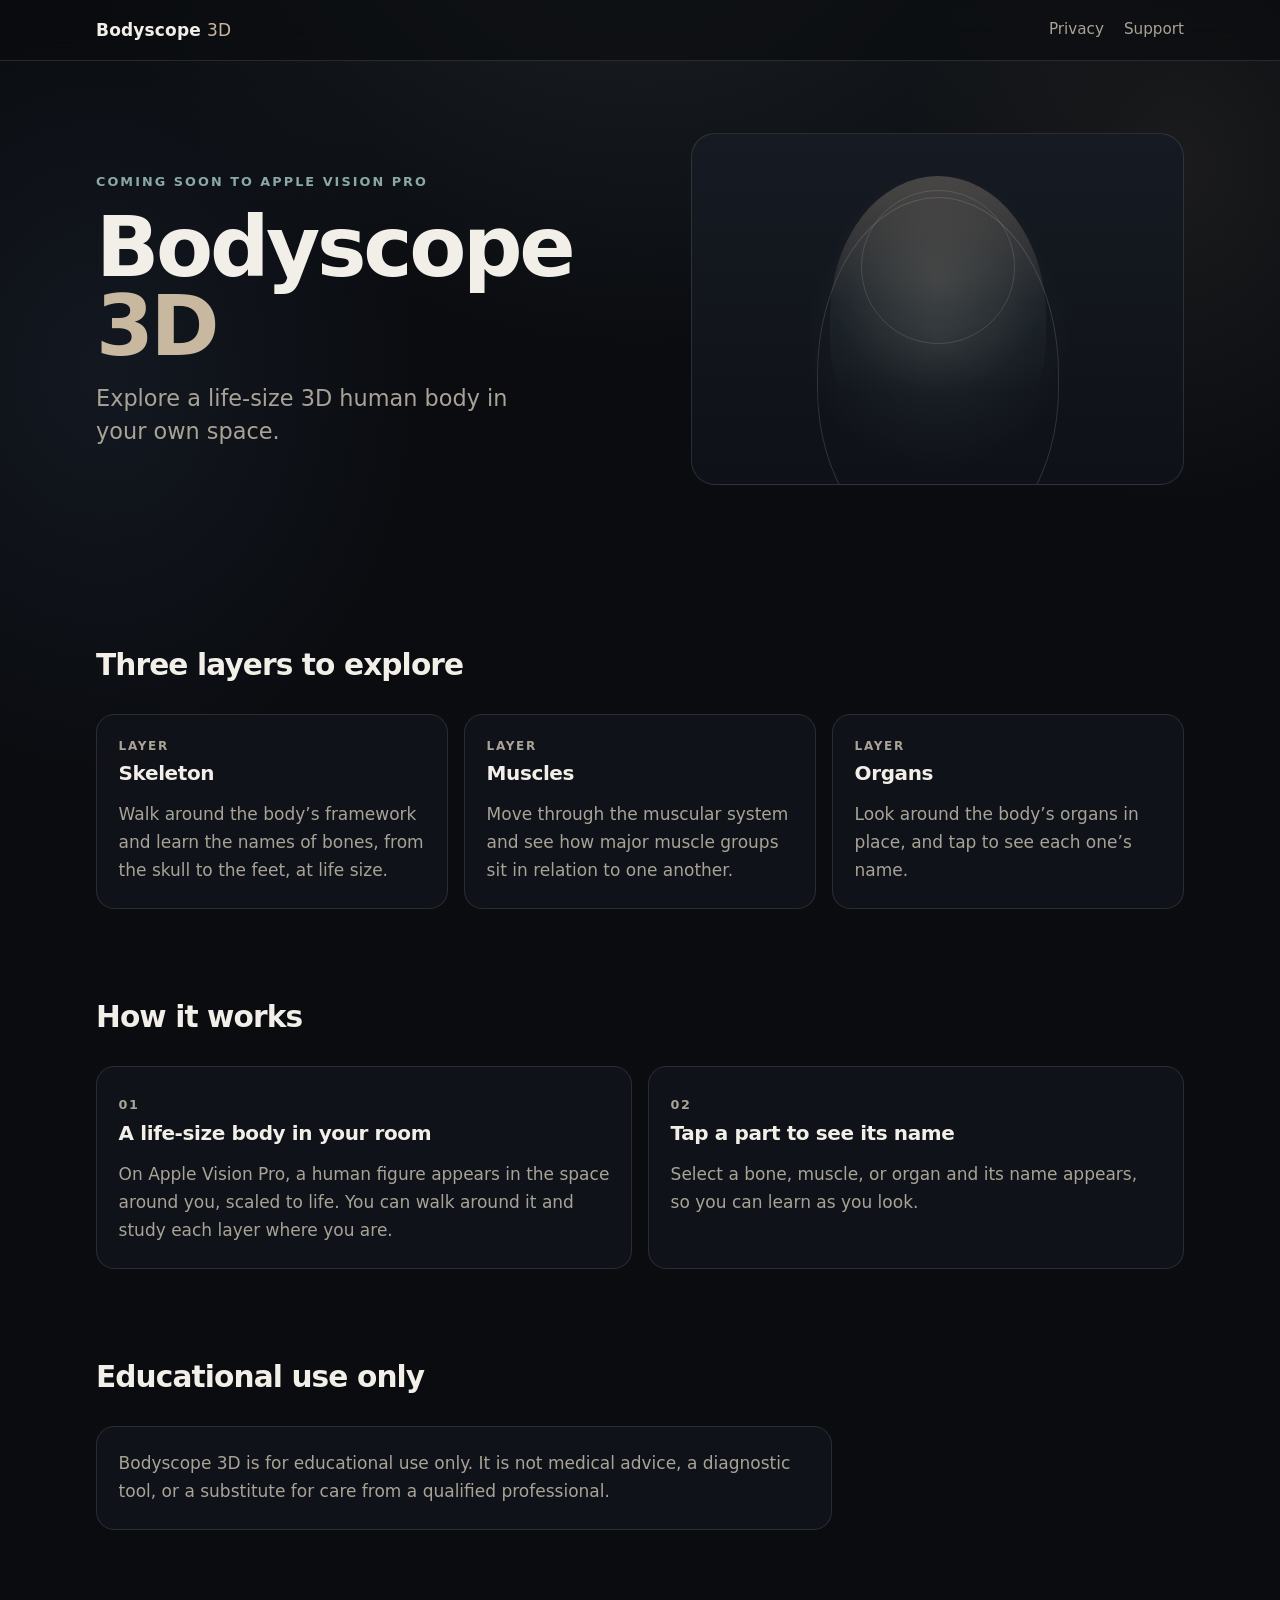
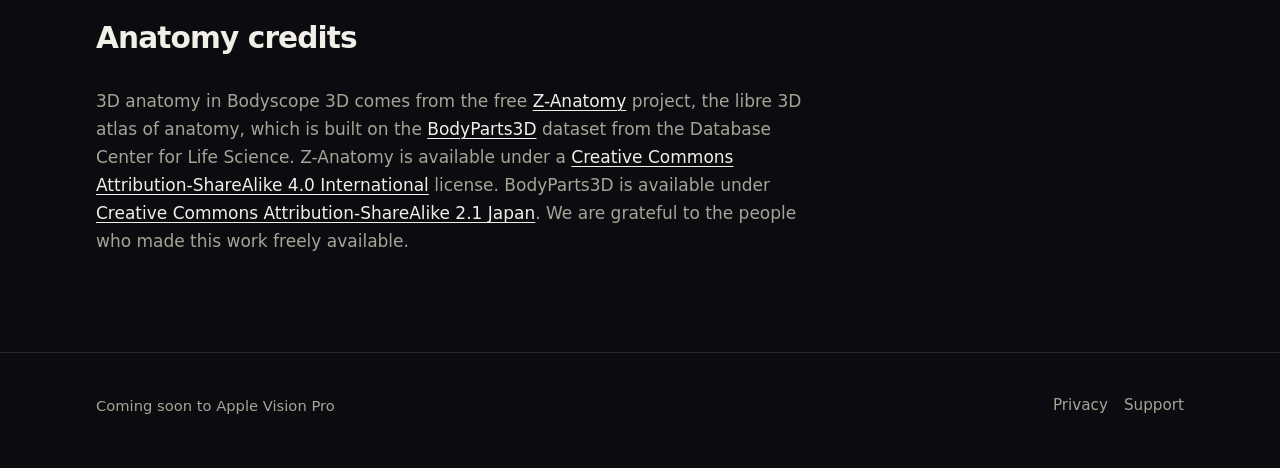
==== index.html @ 1c7c3a51 "Add Bodyscope 3D outline website. Static index, privacy, and support pages with inline CSS. Credits " ====
<!DOCTYPE html>
<html lang="en">
  <head>
    <meta charset="utf-8">
    <meta name="viewport" content="width=device-width, initial-scale=1">
    <meta name="theme-color" content="#0a0c10">
    <meta name="description" content="Bodyscope 3D is an educational Apple Vision Pro app for exploring a life-size 3D human body — organs, bones, and muscles — in your own space. Coming soon.">
    <title>Bodyscope 3D</title>
    <style>
:root {
  --bg: #0a0c10;
  --bg-elev: #13161d;
  --ink: #f2efe8;
  --muted: #a8a396;
  --line: rgba(242, 239, 232, 0.12);
  --accent: #c9b8a0;
  --teal: #8aa8a8;
  --max: 68rem;
  --font: system-ui, -apple-system, BlinkMacSystemFont, "Segoe UI", Roboto, "Helvetica Neue", Arial, sans-serif;
}
* { box-sizing: border-box; }
html { color-scheme: dark; scroll-behavior: smooth; }
body {
  margin: 0;
  min-height: 100vh;
  font-family: var(--font);
  font-size: 1.0625rem;
  line-height: 1.65;
  color: var(--ink);
  background:
    radial-gradient(ellipse 80% 50% at 50% -12%, rgba(138, 168, 168, 0.18), transparent 58%),
    radial-gradient(ellipse 42% 32% at 92% 8%, rgba(201, 184, 160, 0.09), transparent 52%),
    radial-gradient(ellipse 46% 36% at 8% 18%, rgba(86, 108, 150, 0.12), transparent 55%),
    var(--bg);
}
a { color: var(--accent); text-decoration-thickness: 1px; text-underline-offset: 0.18em; }
a:hover { color: #e2d4c0; }
img { max-width: 100%; }
.wrap { width: min(var(--max), calc(100% - 2.5rem)); margin-inline: auto; }
header {
  position: sticky;
  top: 0;
  z-index: 10;
  backdrop-filter: blur(16px);
  background: rgba(10, 12, 16, 0.62);
  border-bottom: 1px solid var(--line);
}
.bar {
  display: flex;
  align-items: center;
  justify-content: space-between;
  gap: 1.25rem;
  padding: 1rem 0;
}
.logo {
  color: var(--ink);
  text-decoration: none;
  font-weight: 600;
  letter-spacing: 0.01em;
}
.logo:hover { color: var(--ink); }
.logo span { color: var(--accent); font-weight: 500; }
nav { display: flex; gap: 1.25rem; }
nav a { color: var(--muted); text-decoration: none; font-size: 0.95rem; }
nav a:hover, nav a[aria-current="page"] { color: var(--ink); }
main { padding: 4.5rem 0 5rem; }
.eyebrow {
  margin: 0 0 1rem;
  color: var(--teal);
  font-size: 0.8rem;
  font-weight: 600;
  letter-spacing: 0.16em;
  text-transform: uppercase;
}
h1 {
  margin: 0 0 1rem;
  font-size: clamp(2.6rem, 7vw, 5.2rem);
  font-weight: 560;
  letter-spacing: -0.04em;
  line-height: 0.95;
}
h1 em { font-style: normal; color: var(--accent); }
.lead {
  margin: 0;
  max-width: 28rem;
  color: var(--muted);
  font-size: clamp(1.15rem, 2.2vw, 1.4rem);
  line-height: 1.45;
}
.hero { padding-bottom: 4.5rem; }
.hero-inner {
  display: grid;
  grid-template-columns: minmax(0, 1fr) minmax(0, 0.9fr);
  gap: 3rem;
  align-items: center;
}
.orb {
  position: relative;
  min-height: 22rem;
  border-radius: 1.5rem;
  overflow: hidden;
  border: 1px solid var(--line);
  background:
    radial-gradient(circle at 50% 42%, rgba(201, 184, 160, 0.16), transparent 34%),
    radial-gradient(circle at 50% 58%, rgba(138, 168, 168, 0.12), transparent 42%),
    linear-gradient(180deg, #161a22, #0e1117);
}
.orb::before, .orb::after {
  content: "";
  position: absolute;
  left: 50%;
  transform: translateX(-50%);
  border-radius: 50%;
  border: 1px solid rgba(242, 239, 232, 0.14);
}
.orb::before { width: 9.5rem; height: 9.5rem; top: 16%; }
.orb::after { width: 15rem; height: 22rem; top: 18%; border-radius: 50% 50% 46% 46%; }
.figure {
  position: absolute;
  inset: 12% 28% 8%;
  border-radius: 50% 50% 42% 42%;
  background:
    linear-gradient(180deg, rgba(201, 184, 160, 0.28), rgba(138, 168, 168, 0.08) 45%, transparent 80%);
  filter: blur(0.2px);
}
.layers, .how, .note, .credits { padding-top: 1rem; }
section + section { margin-top: 4.25rem; }
h2 {
  margin: 0 0 1.5rem;
  font-size: clamp(1.4rem, 3vw, 1.85rem);
  font-weight: 560;
  letter-spacing: -0.03em;
}
.grid {
  display: grid;
  grid-template-columns: repeat(3, minmax(0, 1fr));
  gap: 1rem;
}
.card, .step, .panel {
  background: rgba(19, 22, 29, 0.72);
  border: 1px solid var(--line);
  border-radius: 1.15rem;
  padding: 1.4rem 1.35rem 1.5rem;
}
.kicker {
  margin: 0 0 0.55rem;
  color: var(--accent);
  font-size: 0.75rem;
  font-weight: 600;
  letter-spacing: 0.14em;
  text-transform: uppercase;
}
.card h3, .step h3 {
  margin: 0 0 0.6rem;
  font-size: 1.25rem;
  font-weight: 600;
  letter-spacing: -0.02em;
}
.card p, .step p, .panel p { margin: 0; color: var(--muted); }
.steps {
  display: grid;
  grid-template-columns: repeat(2, minmax(0, 1fr));
  gap: 1rem;
}
.num {
  display: inline-block;
  margin-bottom: 0.7rem;
  color: var(--teal);
  font-size: 0.8rem;
  font-weight: 600;
  letter-spacing: 0.12em;
}
.panel { max-width: 46rem; }
.credits p { max-width: 46rem; color: var(--muted); }
.credits a { color: var(--ink); }
footer {
  border-top: 1px solid var(--line);
  padding: 1.6rem 0 2.2rem;
  color: var(--muted);
  font-size: 0.92rem;
}
.foot {
  display: flex;
  flex-wrap: wrap;
  gap: 0.75rem 1.5rem;
  justify-content: space-between;
  align-items: center;
}
.foot nav { gap: 1rem; }
.page-title { margin: 0 0 1rem; font-size: clamp(2rem, 5vw, 3rem); letter-spacing: -0.04em; }
.prose { max-width: 38rem; color: var(--muted); }
.prose p { margin: 0 0 1rem; }
@media (max-width: 800px) {
  .hero-inner, .grid, .steps { grid-template-columns: 1fr; }
  .orb { min-height: 16rem; }
  main { padding-top: 3rem; }
}
@media (prefers-reduced-motion: reduce) {
  html { scroll-behavior: auto; }
}

    </style>
  </head>
  <body>
    <header>
      <div class="wrap bar">
        <a class="logo" href="index.html">Bodyscope <span>3D</span></a>
        <nav aria-label="Site">
          <a href="privacy.html">Privacy</a>
          <a href="support.html">Support</a>
        </nav>
      </div>
    </header>
    <main>
      <section class="hero wrap">
        <div class="hero-inner">
          <div>
            <p class="eyebrow">Coming soon to Apple Vision Pro</p>
            <h1>Bodyscope <em>3D</em></h1>
            <p class="lead">Explore a life-size 3D human body in your own space.</p>
          </div>
          <div class="orb" aria-hidden="true"><div class="figure"></div></div>
        </div>
      </section>

      <section class="layers wrap" id="layers" aria-labelledby="layers-title">
        <h2 id="layers-title">Three layers to explore</h2>
        <div class="grid">
          <article class="card">
            <p class="kicker">Layer</p>
            <h3>Skeleton</h3>
            <p>Walk around the body’s framework and learn the names of bones, from the skull to the feet, at life size.</p>
          </article>
          <article class="card">
            <p class="kicker">Layer</p>
            <h3>Muscles</h3>
            <p>Move through the muscular system and see how major muscle groups sit in relation to one another.</p>
          </article>
          <article class="card">
            <p class="kicker">Layer</p>
            <h3>Organs</h3>
            <p>Look around the body’s organs in place, and tap to see each one’s name.</p>
          </article>
        </div>
      </section>

      <section class="how wrap" id="how" aria-labelledby="how-title">
        <h2 id="how-title">How it works</h2>
        <div class="steps">
          <article class="step">
            <p class="num">01</p>
            <h3>A life-size body in your room</h3>
            <p>On Apple Vision Pro, a human figure appears in the space around you, scaled to life. You can walk around it and study each layer where you are.</p>
          </article>
          <article class="step">
            <p class="num">02</p>
            <h3>Tap a part to see its name</h3>
            <p>Select a bone, muscle, or organ and its name appears, so you can learn as you look.</p>
          </article>
        </div>
      </section>

      <section class="note wrap" id="note" aria-labelledby="note-title">
        <h2 id="note-title">Educational use only</h2>
        <div class="panel">
          <p>Bodyscope 3D is for educational use only. It is not medical advice, a diagnostic tool, or a substitute for care from a qualified professional.</p>
        </div>
      </section>

      <section class="credits wrap" id="credits" aria-labelledby="credits-title">
        <h2 id="credits-title">Anatomy credits</h2>
        <p>3D anatomy in Bodyscope 3D comes from the free <a href="https://github.com/Z-Anatomy/Models-of-human-anatomy">Z-Anatomy</a> project, the libre 3D atlas of anatomy, which is built on the <a href="https://lifesciencedb.jp/bp3d/">BodyParts3D</a> dataset from the Database Center for Life Science. Z-Anatomy is available under a <a href="https://creativecommons.org/licenses/by-sa/4.0/">Creative Commons Attribution-ShareAlike 4.0 International</a> license. BodyParts3D is available under <a href="https://creativecommons.org/licenses/by-sa/2.1/jp/">Creative Commons Attribution-ShareAlike 2.1 Japan</a>. We are grateful to the people who made this work freely available.</p>
      </section>
    </main>
    <footer>
      <div class="wrap foot">
        <p>Coming soon to Apple Vision Pro</p>
        <nav aria-label="Footer">
          <a href="privacy.html">Privacy</a>
          <a href="support.html">Support</a>
        </nav>
      </div>
    </footer>
  </body>
</html>
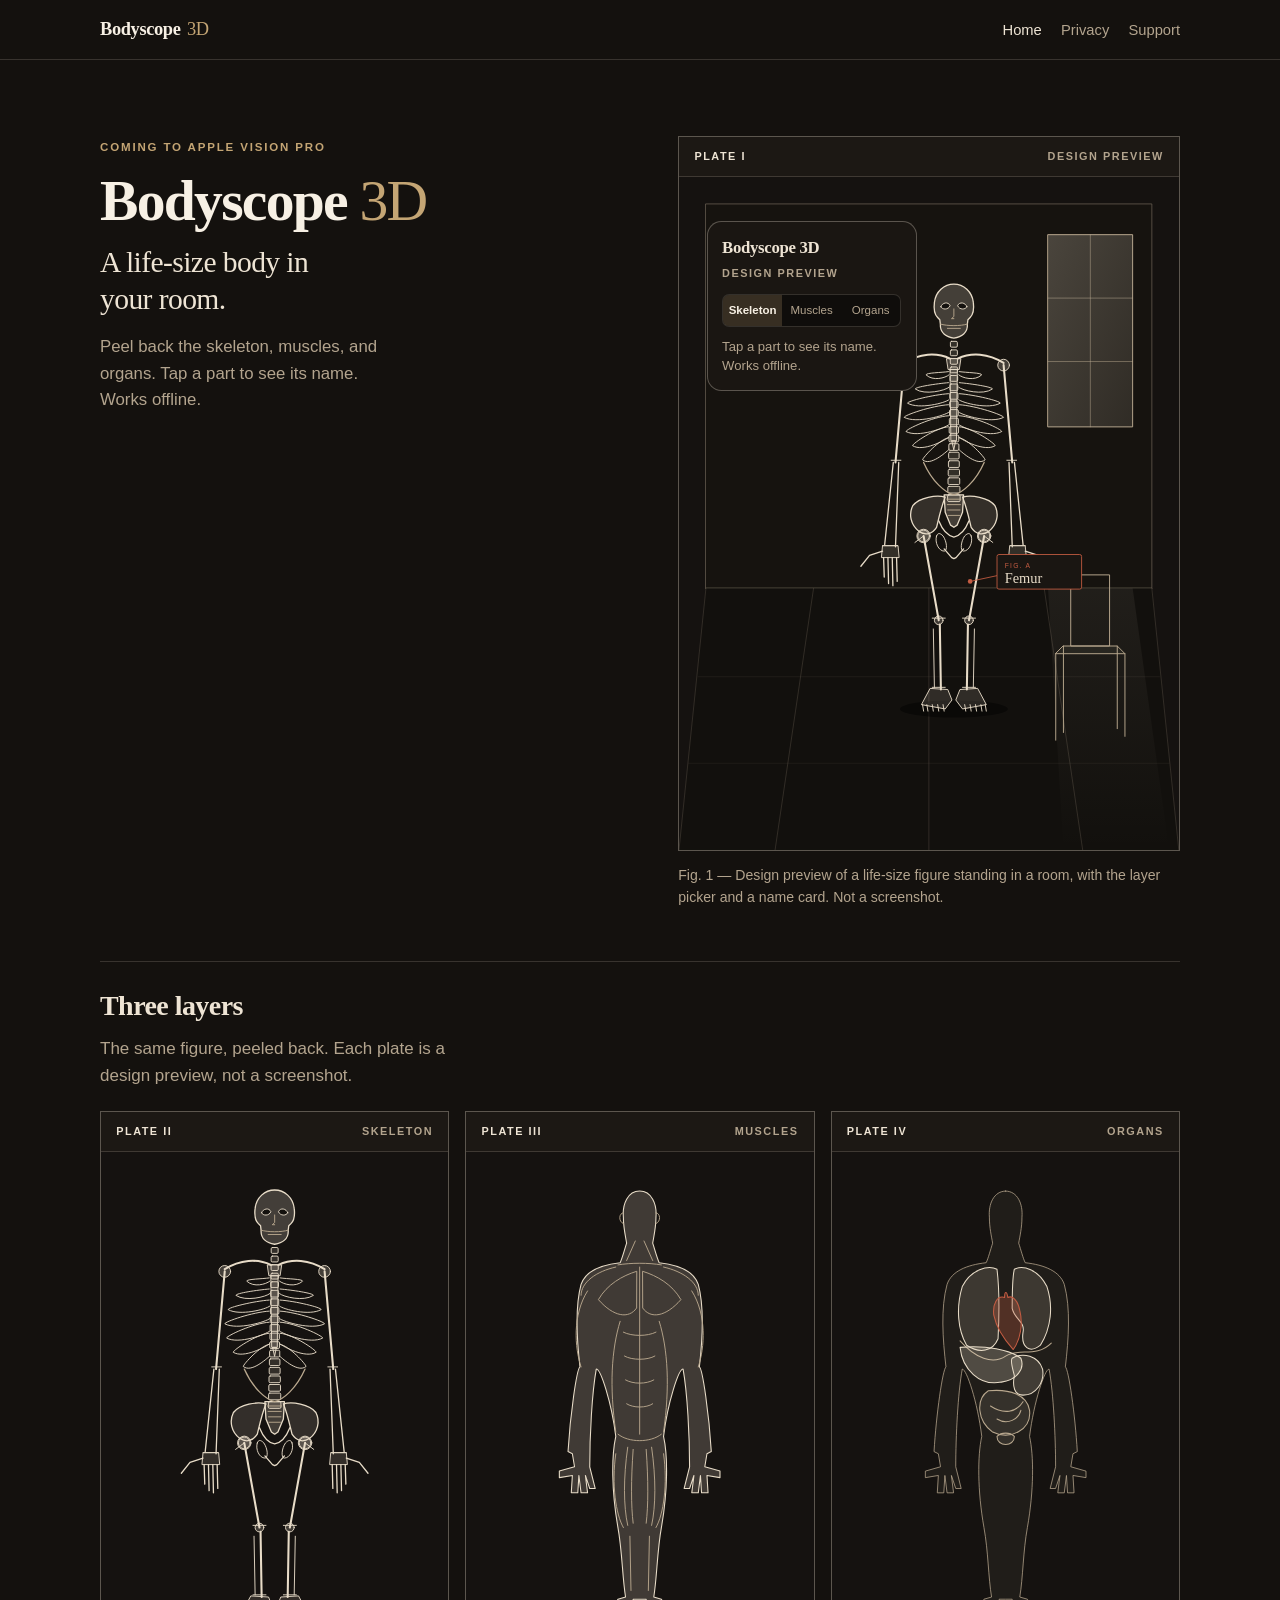
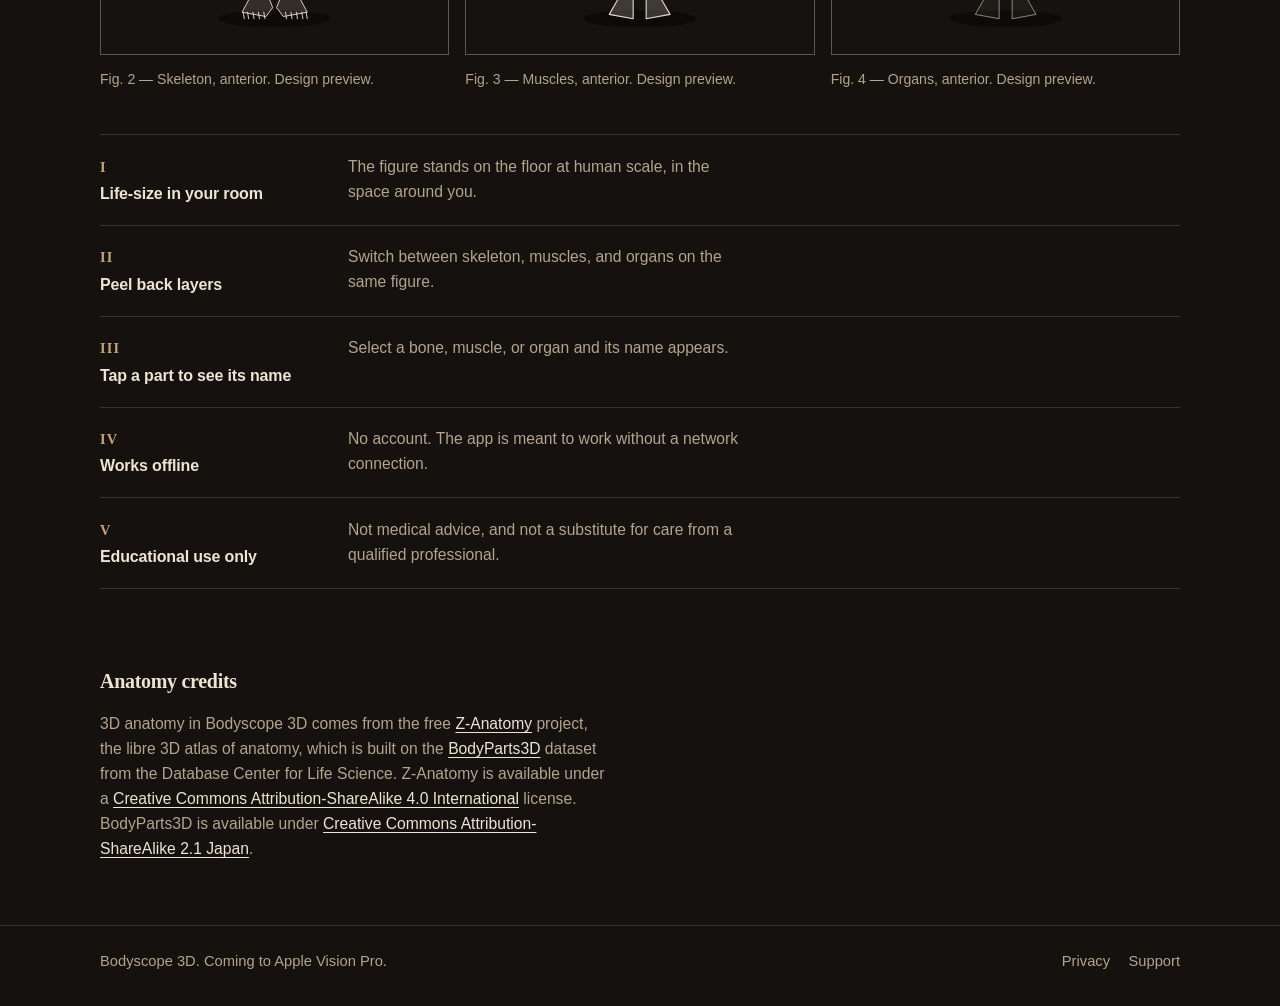
==== commit 22810615: "Redesign the outline site as an anatomical atlas. Replace the first generic page with a specimen-cas" ====
--- a/index.html
+++ b/index.html
@@ -1,285 +1,490 @@
 <!DOCTYPE html>
 <html lang="en">
-  <head>
-    <meta charset="utf-8">
-    <meta name="viewport" content="width=device-width, initial-scale=1">
-    <meta name="theme-color" content="#0a0c10">
-    <meta name="description" content="Bodyscope 3D is an educational Apple Vision Pro app for exploring a life-size 3D human body — organs, bones, and muscles — in your own space. Coming soon.">
-    <title>Bodyscope 3D</title>
-    <style>
-:root {
-  --bg: #0a0c10;
-  --bg-elev: #13161d;
-  --ink: #f2efe8;
-  --muted: #a8a396;
-  --line: rgba(242, 239, 232, 0.12);
-  --accent: #c9b8a0;
-  --teal: #8aa8a8;
-  --max: 68rem;
-  --font: system-ui, -apple-system, BlinkMacSystemFont, "Segoe UI", Roboto, "Helvetica Neue", Arial, sans-serif;
-}
-* { box-sizing: border-box; }
-html { color-scheme: dark; scroll-behavior: smooth; }
-body {
-  margin: 0;
-  min-height: 100vh;
-  font-family: var(--font);
-  font-size: 1.0625rem;
-  line-height: 1.65;
-  color: var(--ink);
-  background:
-    radial-gradient(ellipse 80% 50% at 50% -12%, rgba(138, 168, 168, 0.18), transparent 58%),
-    radial-gradient(ellipse 42% 32% at 92% 8%, rgba(201, 184, 160, 0.09), transparent 52%),
-    radial-gradient(ellipse 46% 36% at 8% 18%, rgba(86, 108, 150, 0.12), transparent 55%),
-    var(--bg);
-}
-a { color: var(--accent); text-decoration-thickness: 1px; text-underline-offset: 0.18em; }
-a:hover { color: #e2d4c0; }
-img { max-width: 100%; }
-.wrap { width: min(var(--max), calc(100% - 2.5rem)); margin-inline: auto; }
-header {
-  position: sticky;
-  top: 0;
-  z-index: 10;
-  backdrop-filter: blur(16px);
-  background: rgba(10, 12, 16, 0.62);
-  border-bottom: 1px solid var(--line);
-}
-.bar {
-  display: flex;
-  align-items: center;
-  justify-content: space-between;
-  gap: 1.25rem;
-  padding: 1rem 0;
-}
-.logo {
-  color: var(--ink);
-  text-decoration: none;
-  font-weight: 600;
-  letter-spacing: 0.01em;
-}
-.logo:hover { color: var(--ink); }
-.logo span { color: var(--accent); font-weight: 500; }
-nav { display: flex; gap: 1.25rem; }
-nav a { color: var(--muted); text-decoration: none; font-size: 0.95rem; }
-nav a:hover, nav a[aria-current="page"] { color: var(--ink); }
-main { padding: 4.5rem 0 5rem; }
-.eyebrow {
-  margin: 0 0 1rem;
-  color: var(--teal);
-  font-size: 0.8rem;
-  font-weight: 600;
-  letter-spacing: 0.16em;
-  text-transform: uppercase;
-}
-h1 {
-  margin: 0 0 1rem;
-  font-size: clamp(2.6rem, 7vw, 5.2rem);
-  font-weight: 560;
-  letter-spacing: -0.04em;
-  line-height: 0.95;
-}
-h1 em { font-style: normal; color: var(--accent); }
-.lead {
-  margin: 0;
-  max-width: 28rem;
-  color: var(--muted);
-  font-size: clamp(1.15rem, 2.2vw, 1.4rem);
-  line-height: 1.45;
-}
-.hero { padding-bottom: 4.5rem; }
-.hero-inner {
-  display: grid;
-  grid-template-columns: minmax(0, 1fr) minmax(0, 0.9fr);
-  gap: 3rem;
-  align-items: center;
-}
-.orb {
-  position: relative;
-  min-height: 22rem;
-  border-radius: 1.5rem;
-  overflow: hidden;
-  border: 1px solid var(--line);
-  background:
-    radial-gradient(circle at 50% 42%, rgba(201, 184, 160, 0.16), transparent 34%),
-    radial-gradient(circle at 50% 58%, rgba(138, 168, 168, 0.12), transparent 42%),
-    linear-gradient(180deg, #161a22, #0e1117);
-}
-.orb::before, .orb::after {
-  content: "";
-  position: absolute;
-  left: 50%;
-  transform: translateX(-50%);
-  border-radius: 50%;
-  border: 1px solid rgba(242, 239, 232, 0.14);
-}
-.orb::before { width: 9.5rem; height: 9.5rem; top: 16%; }
-.orb::after { width: 15rem; height: 22rem; top: 18%; border-radius: 50% 50% 46% 46%; }
-.figure {
-  position: absolute;
-  inset: 12% 28% 8%;
-  border-radius: 50% 50% 42% 42%;
-  background:
-    linear-gradient(180deg, rgba(201, 184, 160, 0.28), rgba(138, 168, 168, 0.08) 45%, transparent 80%);
-  filter: blur(0.2px);
-}
-.layers, .how, .note, .credits { padding-top: 1rem; }
-section + section { margin-top: 4.25rem; }
-h2 {
-  margin: 0 0 1.5rem;
-  font-size: clamp(1.4rem, 3vw, 1.85rem);
-  font-weight: 560;
-  letter-spacing: -0.03em;
-}
-.grid {
-  display: grid;
-  grid-template-columns: repeat(3, minmax(0, 1fr));
-  gap: 1rem;
-}
-.card, .step, .panel {
-  background: rgba(19, 22, 29, 0.72);
-  border: 1px solid var(--line);
-  border-radius: 1.15rem;
-  padding: 1.4rem 1.35rem 1.5rem;
-}
-.kicker {
-  margin: 0 0 0.55rem;
-  color: var(--accent);
-  font-size: 0.75rem;
-  font-weight: 600;
-  letter-spacing: 0.14em;
-  text-transform: uppercase;
-}
-.card h3, .step h3 {
-  margin: 0 0 0.6rem;
-  font-size: 1.25rem;
-  font-weight: 600;
-  letter-spacing: -0.02em;
-}
-.card p, .step p, .panel p { margin: 0; color: var(--muted); }
-.steps {
-  display: grid;
-  grid-template-columns: repeat(2, minmax(0, 1fr));
-  gap: 1rem;
-}
-.num {
-  display: inline-block;
-  margin-bottom: 0.7rem;
-  color: var(--teal);
-  font-size: 0.8rem;
-  font-weight: 600;
-  letter-spacing: 0.12em;
-}
-.panel { max-width: 46rem; }
-.credits p { max-width: 46rem; color: var(--muted); }
-.credits a { color: var(--ink); }
-footer {
-  border-top: 1px solid var(--line);
-  padding: 1.6rem 0 2.2rem;
-  color: var(--muted);
-  font-size: 0.92rem;
-}
-.foot {
-  display: flex;
-  flex-wrap: wrap;
-  gap: 0.75rem 1.5rem;
-  justify-content: space-between;
-  align-items: center;
-}
-.foot nav { gap: 1rem; }
-.page-title { margin: 0 0 1rem; font-size: clamp(2rem, 5vw, 3rem); letter-spacing: -0.04em; }
-.prose { max-width: 38rem; color: var(--muted); }
-.prose p { margin: 0 0 1rem; }
-@media (max-width: 800px) {
-  .hero-inner, .grid, .steps { grid-template-columns: 1fr; }
-  .orb { min-height: 16rem; }
-  main { padding-top: 3rem; }
-}
-@media (prefers-reduced-motion: reduce) {
-  html { scroll-behavior: auto; }
-}
-
-    </style>
-  </head>
-  <body>
-    <header>
-      <div class="wrap bar">
-        <a class="logo" href="index.html">Bodyscope <span>3D</span></a>
-        <nav aria-label="Site">
-          <a href="privacy.html">Privacy</a>
-          <a href="support.html">Support</a>
-        </nav>
+<head>
+  <meta charset="utf-8">
+  <meta name="viewport" content="width=device-width, initial-scale=1">
+  <title>Bodyscope 3D</title>
+  <meta name="description" content="A life-size 3D human body in your room, on Apple Vision Pro. Peel back skeleton, muscles, and organs. Tap a part to see its name. Educational use only. Coming to Apple Vision Pro.">
+  <meta name="theme-color" content="#14110e">
+  <link rel="icon" href="assets/favicon.svg" type="image/svg+xml">
+  <link rel="stylesheet" href="styles.css">
+</head>
+
+<body>
+  <a class="skip" href="#main">Skip to content</a>
+
+  <header class="site-header">
+    <nav class="nav" aria-label="Primary">
+      <a class="brand" href="./" aria-current="page">Bodyscope <em>3D</em></a>
+      <ul class="nav-links">
+        <li><a href="./" aria-current="page">Home</a></li>
+        <li><a href="privacy.html">Privacy</a></li>
+        <li><a href="support.html">Support</a></li>
+      </ul>
+    </nav>
+  </header>
+
+  <main id="main">
+    <section class="hero">
+      <div class="wrap hero-inner">
+        <div class="hero-copy">
+          <p class="kicker">Coming to Apple Vision Pro</p>
+          <p class="wordmark">Bodyscope <em>3D</em></p>
+          <h1>A life-size body in your room.</h1>
+          <p class="lede">Peel back the skeleton, muscles, and organs. Tap a part to see its name. <span class="end">Works offline.</span></p>
+        </div>
+
+        <div>
+          <figure class="plate">
+            <div class="plate-head">
+              <strong>Plate I</strong>
+              <span>Design preview</span>
+            </div>
+            <div class="plate-stage">
+            <div class="spatial-window">
+              <p class="sw-title">Bodyscope 3D</p>
+              <p class="sw-kicker">Design preview</p>
+              <div class="sw-picker" role="group" aria-label="Layer picker, design preview">
+                <span class="is-on">Skeleton</span>
+                <span>Muscles</span>
+                <span>Organs</span>
+              </div>
+              <p class="sw-note">Tap a part to see its name. Works offline.</p>
+            </div>
+              <svg class="plate-svg" viewBox="0 0 520 700" xmlns="http://www.w3.org/2000/svg" role="img" aria-labelledby="fig1-title fig1-desc">
+      <title id="fig1-title">Design preview of Bodyscope 3D</title>
+      <desc id="fig1-desc">A drawn preview of a life-size skeleton standing in a room, with a name card on the femur. Not a screenshot. The layer picker is shown beside this drawing.</desc>
+      <defs>
+      <linearGradient id="windowGlow" x1="0" y1="0" x2="1" y2="1">
+        <stop offset="0" stop-color="#e8dcc8" stop-opacity="0.16"/>
+        <stop offset="1" stop-color="#e8dcc8" stop-opacity="0.02"/>
+      </linearGradient>
+      <linearGradient id="floorLight" x1="0" y1="0" x2="0" y2="1">
+        <stop offset="0" stop-color="#e8dcc8" stop-opacity="0.07"/>
+        <stop offset="1" stop-color="#e8dcc8" stop-opacity="0"/>
+      </linearGradient>
+    </defs>
+      <g id="room" fill="none" stroke="#6e6356" stroke-linecap="round" stroke-linejoin="round">
+      <rect x="28" y="28" width="464" height="400" fill="#16130f" stroke="#6e6356" stroke-width="0.75"/>
+      <g>
+        <rect x="384" y="60" width="88" height="200" fill="rgba(232, 220, 200, 0.10)" stroke="#b9a88e" stroke-width="1"/>
+        <line x1="428" y1="60" x2="428" y2="260" stroke="#b9a88e" stroke-width="0.7" opacity="0.7"/>
+        <line x1="384" y1="126" x2="472" y2="126" stroke="#b9a88e" stroke-width="0.7" opacity="0.7"/>
+        <line x1="384" y1="192" x2="472" y2="192" stroke="#b9a88e" stroke-width="0.7" opacity="0.7"/>
+        <rect x="384" y="60" width="88" height="200" fill="url(#windowGlow)" stroke="none"/>
+      </g>
+      <line x1="28" y1="428" x2="492" y2="428" stroke="#6e6356" stroke-width="1.1"/>
+      <path d="M28,428 L492,428 L520,700 L0,700 Z" fill="#12100d" stroke="none"/>
+      <g stroke="#6e6356" stroke-width="0.55" opacity="0.65">
+        <path d="M28,428 L0,700"/>
+        <path d="M492,428 L520,700"/>
+        <path d="M140,428 L100,700"/>
+        <path d="M260,428 L260,700"/>
+        <path d="M380,428 L420,700"/>
+        <path d="M20,520 L500,520" opacity="0.45"/>
+        <path d="M10,610 L510,610" opacity="0.4"/>
+      </g>
+      <path d="M384,428 L472,428 L510,700 L400,700 Z" fill="url(#floorLight)" stroke="none"/>
+      <g stroke="#b9a88e" stroke-width="1" fill="none">
+        <path d="M400,488 L456,488 L464,496 L392,496 Z" fill="rgba(232, 220, 200, 0.05)"/>
+        <path d="M408,414 L448,414 L448,488 L408,488 Z"/>
+        <path d="M400,488 L400,578"/>
+        <path d="M456,488 L456,574"/>
+        <path d="M392,496 L392,586"/>
+        <path d="M464,496 L464,582"/>
+      </g>
+    </g>
+      <ellipse cx="286" cy="553.5" rx="56.2" ry="9.0" fill="rgba(0,0,0,0.45)" stroke="none"/>
+      <g id="hero-skel" fill="none" stroke="#e8dcc8" stroke-linecap="round" stroke-linejoin="round">
+      <path d="M286.00,111.38 C275.88,111.38 266.88,119.25 265.75,130.50 C264.62,139.50 266.88,144.00 269.12,146.25 L271.38,148.50 L271.94,153.00 C271.38,162.00 278.12,166.50 286.00,167.62 C293.88,166.50 300.62,162.00 300.06,153.00 L300.62,148.50 L302.88,146.25 C305.12,144.00 307.38,139.50 306.25,130.50 C305.12,119.25 296.12,111.38 286.00,111.38 Z" fill="rgba(232, 220, 200, 0.22)" stroke-width="1.35"/>
+      <path d="M271.94,153.00 C279.25,155.25 292.75,155.25 300.06,153.00" stroke-width="0.96" stroke="#b9a88e"/>
+      <path d="M279.25,157.50 L292.75,157.50" stroke-width="0.96" stroke="#b9a88e"/>
+      <path d="M272.50,135.00 C273.62,130.50 280.38,129.38 282.06,133.88 C280.38,138.38 273.62,138.38 272.50,135.00 Z" fill="#14110e" stroke-width="0.96"/>
+      <path d="M299.50,135.00 C298.38,130.50 291.62,129.38 289.94,133.88 C291.62,138.38 298.38,138.38 299.50,135.00 Z" fill="#14110e" stroke-width="0.96"/>
+      <path d="M286.00,137.25 L286.00,145.12 L283.52,147.38 L286.00,147.38" stroke-width="0.96" stroke="#b9a88e"/>
+      <g fill="rgba(232, 220, 200, 0.14)" stroke-width="0.96">
+      <rect x="282.40" y="171.00" width="7.20" height="6.08" rx="1.24"/>
+      <rect x="282.35" y="179.88" width="7.30" height="6.08" rx="1.24"/>
+      <rect x="282.27" y="188.75" width="7.47" height="6.08" rx="1.24"/>
+      <rect x="282.16" y="197.62" width="7.68" height="6.08" rx="1.24"/>
+      <rect x="282.04" y="206.50" width="7.91" height="6.08" rx="1.24"/>
+      <rect x="281.91" y="215.38" width="8.17" height="6.98" rx="1.24"/>
+      <rect x="281.77" y="224.25" width="8.46" height="6.98" rx="1.24"/>
+      <rect x="281.62" y="233.12" width="8.76" height="6.98" rx="1.24"/>
+      <rect x="281.46" y="242.00" width="9.08" height="6.98" rx="1.24"/>
+      <rect x="281.29" y="250.88" width="9.42" height="6.98" rx="1.24"/>
+      <rect x="281.12" y="259.75" width="9.77" height="6.98" rx="1.24"/>
+      <rect x="280.93" y="268.62" width="10.14" height="6.98" rx="1.24"/>
+      <rect x="280.74" y="277.50" width="10.52" height="6.98" rx="1.24"/>
+      <rect x="280.55" y="286.38" width="10.91" height="6.98" rx="1.24"/>
+      <rect x="280.34" y="295.25" width="11.31" height="6.98" rx="1.24"/>
+      <rect x="280.13" y="304.12" width="11.73" height="6.98" rx="1.24"/>
+      <rect x="279.92" y="313.00" width="12.16" height="6.98" rx="1.24"/>
+      <rect x="279.70" y="321.88" width="12.60" height="6.98" rx="1.24"/>
+      <rect x="279.48" y="330.75" width="13.05" height="6.98" rx="1.24"/>
+      </g>
+      <path d="M275.88,330.75 L296.12,330.75 L295.00,348.75 L289.38,362.25 L286.00,364.50 L282.62,362.25 L277.00,348.75 Z" fill="rgba(232, 220, 200, 0.22)" stroke-width="1.35"/>
+      <g stroke-width="0.96" stroke="#b9a88e">
+      <path d="M278.69,335.25 L293.31,335.25"/>
+      <path d="M279.14,340.88 L292.86,340.88"/>
+      <path d="M279.59,346.50 L292.41,346.50"/>
+      <path d="M280.04,352.12 L291.96,352.12"/>
+      </g>
+      <path d="M282.06,189.00 C268.00,182.25 250.00,183.38 234.25,193.50" stroke-width="2.14"/>
+      <path d="M289.94,189.00 C304.00,182.25 322.00,183.38 337.75,193.50" stroke-width="2.14"/>
+      <path d="M278.69,189.00 L293.31,189.00 L291.62,200.25 L280.38,200.25 Z" fill="rgba(232, 220, 200, 0.22)" stroke-width="0.96"/>
+      <path d="M282.40,200.25 L289.60,200.25 L288.70,274.50 L283.30,274.50 Z" fill="rgba(232, 220, 200, 0.22)" stroke-width="0.96"/>
+      <path d="M284.20,274.50 L287.80,274.50 L286.00,283.50 Z" fill="rgba(232, 220, 200, 0.14)" stroke-width="0.96"/>
+      <g stroke-width="0.96">
+      <path d="M280.38,202.50 C272.96,203.62 257.03,203.62 257.03,205.88 C264.27,212.62 277.00,209.25 280.94,205.88"/>
+      <path d="M291.62,202.50 C299.04,203.62 314.97,203.62 314.97,205.88 C307.73,212.62 295.00,209.25 291.06,205.88"/>
+      <path d="M280.38,213.98 C267.94,215.10 245.87,218.36 245.87,220.61 C255.91,227.36 277.00,222.19 280.94,218.81"/>
+      <path d="M291.62,213.98 C304.06,215.10 326.13,218.36 326.13,220.61 C316.09,227.36 295.00,222.19 291.06,218.81"/>
+      <path d="M280.38,225.45 C264.30,226.57 237.77,233.10 237.77,235.35 C249.83,242.10 277.00,235.12 280.94,231.75"/>
+      <path d="M291.62,225.45 C307.70,226.57 334.23,233.10 334.23,235.35 C322.17,242.10 295.00,235.12 291.06,231.75"/>
+      <path d="M280.38,236.92 C262.74,238.05 234.31,247.84 234.31,250.09 C247.23,256.84 277.00,248.06 280.94,244.69"/>
+      <path d="M291.62,236.92 C309.26,238.05 337.69,247.84 337.69,250.09 C324.77,256.84 295.00,248.06 291.06,244.69"/>
+      <path d="M280.38,248.40 C263.59,249.53 236.19,262.58 236.19,264.83 C248.64,271.58 277.00,261.00 280.94,257.62"/>
+      <path d="M291.62,248.40 C308.41,249.53 335.81,262.58 335.81,264.83 C323.36,271.58 295.00,261.00 291.06,257.62"/>
+      <path d="M280.38,259.88 C266.67,261.00 243.03,277.31 243.03,279.56 C253.78,286.31 277.00,273.94 280.94,270.56"/>
+      <path d="M291.62,259.88 C305.33,261.00 328.97,277.31 328.97,279.56 C318.22,286.31 295.00,273.94 291.06,270.56"/>
+      <path d="M280.38,271.35 C271.37,272.48 253.48,292.05 253.48,294.30 C261.61,301.05 277.00,286.88 280.94,283.50"/>
+      <path d="M291.62,271.35 C300.63,272.48 318.52,292.05 318.52,294.30 C310.39,301.05 295.00,286.88 291.06,283.50"/>
+      </g>
+      <path d="M254.50,297.00 C263.50,317.25 277.00,328.50 286.00,330.75 C295.00,328.50 308.50,317.25 317.50,297.00" stroke-width="1.35" stroke="#b9a88e"/>
+      <path d="M277.00,333.00 C268.00,330.75 250.00,333.00 243.25,342.00 C238.75,351.00 241.00,362.25 250.00,369.00 C256.75,373.50 263.50,371.25 268.00,364.50 C270.25,355.50 272.50,344.25 277.00,333.00 Z" fill="rgba(232, 220, 200, 0.14)" stroke-width="1.35"/>
+      <path d="M295.00,333.00 C304.00,330.75 322.00,333.00 328.75,342.00 C333.25,351.00 331.00,362.25 322.00,369.00 C315.25,373.50 308.50,371.25 304.00,364.50 C301.75,355.50 299.50,344.25 295.00,333.00 Z" fill="rgba(232, 220, 200, 0.14)" stroke-width="1.35"/>
+      <path d="M270.25,357.75 C274.75,369.00 280.38,373.50 286.00,374.62 C291.62,373.50 297.25,369.00 301.75,357.75" stroke-width="1.35"/>
+      <path d="M268.00,373.50 C265.75,380.25 270.25,389.25 275.88,389.25 C279.25,389.25 279.25,380.25 274.75,373.50 C271.38,370.12 269.12,370.12 268.00,373.50 Z" fill="#14110e" stroke-width="0.96"/>
+      <path d="M304.00,373.50 C306.25,380.25 301.75,389.25 296.12,389.25 C292.75,389.25 292.75,380.25 297.25,373.50 C300.62,370.12 302.88,370.12 304.00,373.50 Z" fill="#14110e" stroke-width="0.96"/>
+      <path d="M275.88,387.00 L283.75,396.00 L286.00,397.12 L288.25,396.00 L296.12,387.00" stroke-width="1.35"/>
+      <circle cx="254.50" cy="373.50" r="6.98" fill="rgba(232, 220, 200, 0.14)" stroke-width="0.96"/>
+      <circle cx="317.50" cy="373.50" r="6.98" fill="rgba(232, 220, 200, 0.14)" stroke-width="0.96"/>
+      <circle cx="234.25" cy="195.75" r="6.08" fill="rgba(232, 220, 200, 0.22)" stroke-width="0.96"/>
+      <circle cx="337.75" cy="195.75" r="6.08" fill="rgba(232, 220, 200, 0.22)" stroke-width="0.96"/>
+      <path d="M234.25,195.75 L225.25,297.00" stroke-width="2.14"/>
+      <path d="M337.75,195.75 L346.75,297.00" stroke-width="2.14"/>
+      <path d="M230.88,294.75 L220.75,294.75" stroke-width="0.96"/>
+      <path d="M341.12,294.75 L351.25,294.75" stroke-width="0.96"/>
+      <path d="M223.00,297.00 L214.00,382.50" stroke-width="1.35"/>
+      <path d="M228.62,297.00 L225.25,384.75" stroke-width="1.35"/>
+      <path d="M349.00,297.00 L358.00,382.50" stroke-width="1.35"/>
+      <path d="M343.38,297.00 L346.75,384.75" stroke-width="1.35"/>
+      <path d="M227.50,383.62 L211.75,383.62" stroke-width="0.96"/>
+      <path d="M344.50,383.62 L360.25,383.62" stroke-width="0.96"/>
+      <path d="M227.50,383.62 L211.75,383.62 L210.62,396.00 L228.62,396.00 Z" fill="rgba(232, 220, 200, 0.14)" stroke-width="0.96"/>
+      <path d="M344.50,383.62 L360.25,383.62 L361.38,396.00 L343.38,396.00 Z" fill="rgba(232, 220, 200, 0.14)" stroke-width="0.96"/>
+      <g stroke-width="1.35">
+      <path d="M226.38,396.00 L227.05,420.75"/>
+      <path d="M221.88,396.00 L222.55,425.25"/>
+      <path d="M217.38,396.00 L218.05,423.00"/>
+      <path d="M212.88,396.00 L213.55,416.25"/>
+      <path d="M345.62,396.00 L346.30,420.75"/>
+      <path d="M350.12,396.00 L350.80,425.25"/>
+      <path d="M354.62,396.00 L355.30,423.00"/>
+      <path d="M359.12,396.00 L359.80,416.25"/>
+      </g>
+      <path d="M211.75,389.25 L198.25,393.75 L189.25,405.00" stroke-width="1.35"/>
+      <path d="M360.25,389.25 L373.75,393.75 L382.75,405.00" stroke-width="1.35"/>
+      <circle cx="254.50" cy="373.50" r="6.08" fill="rgba(232, 220, 200, 0.22)" stroke-width="0.96"/>
+      <circle cx="317.50" cy="373.50" r="6.08" fill="rgba(232, 220, 200, 0.22)" stroke-width="0.96"/>
+      <path d="M254.50,373.50 L270.25,461.25" stroke-width="2.14"/>
+      <path d="M317.50,373.50 L301.75,461.25" stroke-width="2.14"/>
+      <path d="M254.50,373.50 L245.50,380.25" stroke-width="0.96"/>
+      <path d="M317.50,373.50 L326.50,380.25" stroke-width="0.96"/>
+      <path d="M277.00,459.00 L263.50,459.00" stroke-width="0.96"/>
+      <path d="M295.00,459.00 L308.50,459.00" stroke-width="0.96"/>
+      <circle cx="270.25" cy="461.25" r="4.50" fill="rgba(232, 220, 200, 0.22)" stroke-width="0.96"/>
+      <circle cx="301.75" cy="461.25" r="4.50" fill="rgba(232, 220, 200, 0.22)" stroke-width="0.96"/>
+      <path d="M271.38,465.75 L272.50,533.25" stroke-width="2.14"/>
+      <path d="M300.62,465.75 L299.50,533.25" stroke-width="2.14"/>
+      <path d="M264.62,470.25 L265.75,531.00" stroke-width="0.96"/>
+      <path d="M307.38,470.25 L306.25,531.00" stroke-width="0.96"/>
+      <path d="M277.00,531.00 L263.50,531.00" stroke-width="0.96"/>
+      <path d="M295.00,531.00 L308.50,531.00" stroke-width="0.96"/>
+      <path d="M279.25,533.25 L261.25,532.12 L252.25,549.00 L277.00,553.50 L283.75,544.50 Z" fill="rgba(232, 220, 200, 0.14)" stroke-width="0.96"/>
+      <path d="M292.75,533.25 L310.75,532.12 L319.75,549.00 L295.00,553.50 L288.25,544.50 Z" fill="rgba(232, 220, 200, 0.14)" stroke-width="0.96"/>
+      <g stroke-width="0.96">
+      <path d="M274.75,549.00 L275.88,555.75"/>
+      <path d="M269.12,549.00 L270.25,555.75"/>
+      <path d="M263.50,549.00 L264.62,555.75"/>
+      <path d="M257.88,549.00 L259.00,555.75"/>
+      <path d="M253.38,549.00 L254.50,555.75"/>
+      <path d="M297.25,549.00 L298.38,555.75"/>
+      <path d="M302.88,549.00 L304.00,555.75"/>
+      <path d="M308.50,549.00 L309.62,555.75"/>
+      <path d="M314.12,549.00 L315.25,555.75"/>
+      <path d="M318.62,549.00 L319.75,555.75"/>
+      </g>
+    </g>
+      <g id="name-card">
+      <path d="M302.9,420.8 L330.9,414.8" fill="none" stroke="#c45c42" stroke-width="0.9"/>
+      <circle cx="302.9" cy="420.8" r="2.4" fill="#c45c42"/>
+      <rect x="330.9" y="392.8" width="88" height="36" rx="2" fill="#1a1612" stroke="#c45c42" stroke-width="0.9"/>
+      <text x="338.9" y="406.8" fill="#c45c42" font-family="Avenir Next, Avenir, Segoe UI, Helvetica Neue, sans-serif" font-size="7" letter-spacing="1.3">FIG. A</text>
+      <text x="338.9" y="422.8" fill="#e8dcc8" font-family="Iowan Old Style, Palatino Linotype, Palatino, Georgia, serif" font-size="15">Femur</text>
+    </g>
+    </svg>
+            </div>
+          </figure>
+          <p class="caption">Fig. 1 — Design preview of a life-size figure standing in a room, with the layer picker and a name card. Not a screenshot.</p>
+        </div>
       </div>
-    </header>
-    <main>
-      <section class="hero wrap">
-        <div class="hero-inner">
+    </section>
+
+    <section class="matter" id="layers" aria-labelledby="layers-title">
+      <div class="wrap">
+        <div class="matter-head">
+          <h2 id="layers-title">Three layers</h2>
+          <p>The same figure, peeled back. Each plate is a design preview, not a screenshot.</p>
+        </div>
+
+        <div class="figure-row">
           <div>
-            <p class="eyebrow">Coming soon to Apple Vision Pro</p>
-            <h1>Bodyscope <em>3D</em></h1>
-            <p class="lead">Explore a life-size 3D human body in your own space.</p>
+            <figure class="plate mini-plate">
+              <div class="plate-head">
+                <strong>Plate II</strong>
+                <span>Skeleton</span>
+              </div>
+              <svg class="plate-svg" viewBox="0 0 360 520" xmlns="http://www.w3.org/2000/svg" role="img" aria-label="Design preview: Skeleton layer, anterior view. Not a screenshot.">
+      <ellipse cx="180" cy="483.8" rx="58.5" ry="9.0" fill="rgba(0,0,0,0.4)" stroke="none"/>
+      <g id="p-skeleton" fill="none" stroke="#e8dcc8" stroke-linecap="round" stroke-linejoin="round">
+      <path d="M180.00,39.38 C169.88,39.38 160.88,47.25 159.75,58.50 C158.62,67.50 160.88,72.00 163.12,74.25 L165.38,76.50 L165.94,81.00 C165.38,90.00 172.12,94.50 180.00,95.62 C187.88,94.50 194.62,90.00 194.06,81.00 L194.62,76.50 L196.88,74.25 C199.12,72.00 201.38,67.50 200.25,58.50 C199.12,47.25 190.12,39.38 180.00,39.38 Z" fill="rgba(232, 220, 200, 0.22)" stroke-width="1.35"/>
+      <path d="M165.94,81.00 C173.25,83.25 186.75,83.25 194.06,81.00" stroke-width="0.96" stroke="#b9a88e"/>
+      <path d="M173.25,85.50 L186.75,85.50" stroke-width="0.96" stroke="#b9a88e"/>
+      <path d="M166.50,63.00 C167.62,58.50 174.38,57.38 176.06,61.88 C174.38,66.38 167.62,66.38 166.50,63.00 Z" fill="#14110e" stroke-width="0.96"/>
+      <path d="M193.50,63.00 C192.38,58.50 185.62,57.38 183.94,61.88 C185.62,66.38 192.38,66.38 193.50,63.00 Z" fill="#14110e" stroke-width="0.96"/>
+      <path d="M180.00,65.25 L180.00,73.12 L177.53,75.38 L180.00,75.38" stroke-width="0.96" stroke="#b9a88e"/>
+      <g fill="rgba(232, 220, 200, 0.14)" stroke-width="0.96">
+      <rect x="176.40" y="99.00" width="7.20" height="6.08" rx="1.24"/>
+      <rect x="176.35" y="107.88" width="7.30" height="6.08" rx="1.24"/>
+      <rect x="176.27" y="116.75" width="7.47" height="6.08" rx="1.24"/>
+      <rect x="176.16" y="125.62" width="7.68" height="6.08" rx="1.24"/>
+      <rect x="176.04" y="134.50" width="7.91" height="6.08" rx="1.24"/>
+      <rect x="175.91" y="143.38" width="8.17" height="6.98" rx="1.24"/>
+      <rect x="175.77" y="152.25" width="8.46" height="6.98" rx="1.24"/>
+      <rect x="175.62" y="161.12" width="8.76" height="6.98" rx="1.24"/>
+      <rect x="175.46" y="170.00" width="9.08" height="6.98" rx="1.24"/>
+      <rect x="175.29" y="178.88" width="9.42" height="6.98" rx="1.24"/>
+      <rect x="175.12" y="187.75" width="9.77" height="6.98" rx="1.24"/>
+      <rect x="174.93" y="196.62" width="10.14" height="6.98" rx="1.24"/>
+      <rect x="174.74" y="205.50" width="10.52" height="6.98" rx="1.24"/>
+      <rect x="174.55" y="214.38" width="10.91" height="6.98" rx="1.24"/>
+      <rect x="174.34" y="223.25" width="11.31" height="6.98" rx="1.24"/>
+      <rect x="174.13" y="232.12" width="11.73" height="6.98" rx="1.24"/>
+      <rect x="173.92" y="241.00" width="12.16" height="6.98" rx="1.24"/>
+      <rect x="173.70" y="249.88" width="12.60" height="6.98" rx="1.24"/>
+      <rect x="173.47" y="258.75" width="13.05" height="6.98" rx="1.24"/>
+      </g>
+      <path d="M169.88,258.75 L190.12,258.75 L189.00,276.75 L183.38,290.25 L180.00,292.50 L176.62,290.25 L171.00,276.75 Z" fill="rgba(232, 220, 200, 0.22)" stroke-width="1.35"/>
+      <g stroke-width="0.96" stroke="#b9a88e">
+      <path d="M172.69,263.25 L187.31,263.25"/>
+      <path d="M173.14,268.88 L186.86,268.88"/>
+      <path d="M173.59,274.50 L186.41,274.50"/>
+      <path d="M174.04,280.12 L185.96,280.12"/>
+      </g>
+      <path d="M176.06,117.00 C162.00,110.25 144.00,111.38 128.25,121.50" stroke-width="2.14"/>
+      <path d="M183.94,117.00 C198.00,110.25 216.00,111.38 231.75,121.50" stroke-width="2.14"/>
+      <path d="M172.69,117.00 L187.31,117.00 L185.62,128.25 L174.38,128.25 Z" fill="rgba(232, 220, 200, 0.22)" stroke-width="0.96"/>
+      <path d="M176.40,128.25 L183.60,128.25 L182.70,202.50 L177.30,202.50 Z" fill="rgba(232, 220, 200, 0.22)" stroke-width="0.96"/>
+      <path d="M178.20,202.50 L181.80,202.50 L180.00,211.50 Z" fill="rgba(232, 220, 200, 0.14)" stroke-width="0.96"/>
+      <g stroke-width="0.96">
+      <path d="M174.38,130.50 C166.96,131.62 151.03,131.62 151.03,133.88 C158.27,140.62 171.00,137.25 174.94,133.88"/>
+      <path d="M185.62,130.50 C193.04,131.62 208.97,131.62 208.97,133.88 C201.73,140.62 189.00,137.25 185.06,133.88"/>
+      <path d="M174.38,141.98 C161.94,143.10 139.87,146.36 139.87,148.61 C149.91,155.36 171.00,150.19 174.94,146.81"/>
+      <path d="M185.62,141.98 C198.06,143.10 220.13,146.36 220.13,148.61 C210.09,155.36 189.00,150.19 185.06,146.81"/>
+      <path d="M174.38,153.45 C158.30,154.57 131.77,161.10 131.77,163.35 C143.83,170.10 171.00,163.12 174.94,159.75"/>
+      <path d="M185.62,153.45 C201.70,154.57 228.23,161.10 228.23,163.35 C216.17,170.10 189.00,163.12 185.06,159.75"/>
+      <path d="M174.38,164.92 C156.74,166.05 128.31,175.84 128.31,178.09 C141.23,184.84 171.00,176.06 174.94,172.69"/>
+      <path d="M185.62,164.92 C203.26,166.05 231.69,175.84 231.69,178.09 C218.77,184.84 189.00,176.06 185.06,172.69"/>
+      <path d="M174.38,176.40 C157.59,177.53 130.19,190.58 130.19,192.83 C142.64,199.58 171.00,189.00 174.94,185.62"/>
+      <path d="M185.62,176.40 C202.41,177.53 229.81,190.58 229.81,192.83 C217.36,199.58 189.00,189.00 185.06,185.62"/>
+      <path d="M174.38,187.88 C160.67,189.00 137.03,205.31 137.03,207.56 C147.78,214.31 171.00,201.94 174.94,198.56"/>
+      <path d="M185.62,187.88 C199.33,189.00 222.97,205.31 222.97,207.56 C212.22,214.31 189.00,201.94 185.06,198.56"/>
+      <path d="M174.38,199.35 C165.37,200.47 147.48,220.05 147.48,222.30 C155.61,229.05 171.00,214.88 174.94,211.50"/>
+      <path d="M185.62,199.35 C194.63,200.47 212.52,220.05 212.52,222.30 C204.39,229.05 189.00,214.88 185.06,211.50"/>
+      </g>
+      <path d="M148.50,225.00 C157.50,245.25 171.00,256.50 180.00,258.75 C189.00,256.50 202.50,245.25 211.50,225.00" stroke-width="1.35" stroke="#b9a88e"/>
+      <path d="M171.00,261.00 C162.00,258.75 144.00,261.00 137.25,270.00 C132.75,279.00 135.00,290.25 144.00,297.00 C150.75,301.50 157.50,299.25 162.00,292.50 C164.25,283.50 166.50,272.25 171.00,261.00 Z" fill="rgba(232, 220, 200, 0.14)" stroke-width="1.35"/>
+      <path d="M189.00,261.00 C198.00,258.75 216.00,261.00 222.75,270.00 C227.25,279.00 225.00,290.25 216.00,297.00 C209.25,301.50 202.50,299.25 198.00,292.50 C195.75,283.50 193.50,272.25 189.00,261.00 Z" fill="rgba(232, 220, 200, 0.14)" stroke-width="1.35"/>
+      <path d="M164.25,285.75 C168.75,297.00 174.38,301.50 180.00,302.62 C185.62,301.50 191.25,297.00 195.75,285.75" stroke-width="1.35"/>
+      <path d="M162.00,301.50 C159.75,308.25 164.25,317.25 169.88,317.25 C173.25,317.25 173.25,308.25 168.75,301.50 C165.38,298.12 163.12,298.12 162.00,301.50 Z" fill="#14110e" stroke-width="0.96"/>
+      <path d="M198.00,301.50 C200.25,308.25 195.75,317.25 190.12,317.25 C186.75,317.25 186.75,308.25 191.25,301.50 C194.62,298.12 196.88,298.12 198.00,301.50 Z" fill="#14110e" stroke-width="0.96"/>
+      <path d="M169.88,315.00 L177.75,324.00 L180.00,325.12 L182.25,324.00 L190.12,315.00" stroke-width="1.35"/>
+      <circle cx="148.50" cy="301.50" r="6.98" fill="rgba(232, 220, 200, 0.14)" stroke-width="0.96"/>
+      <circle cx="211.50" cy="301.50" r="6.98" fill="rgba(232, 220, 200, 0.14)" stroke-width="0.96"/>
+      <circle cx="128.25" cy="123.75" r="6.08" fill="rgba(232, 220, 200, 0.22)" stroke-width="0.96"/>
+      <circle cx="231.75" cy="123.75" r="6.08" fill="rgba(232, 220, 200, 0.22)" stroke-width="0.96"/>
+      <path d="M128.25,123.75 L119.25,225.00" stroke-width="2.14"/>
+      <path d="M231.75,123.75 L240.75,225.00" stroke-width="2.14"/>
+      <path d="M124.88,222.75 L114.75,222.75" stroke-width="0.96"/>
+      <path d="M235.12,222.75 L245.25,222.75" stroke-width="0.96"/>
+      <path d="M117.00,225.00 L108.00,310.50" stroke-width="1.35"/>
+      <path d="M122.62,225.00 L119.25,312.75" stroke-width="1.35"/>
+      <path d="M243.00,225.00 L252.00,310.50" stroke-width="1.35"/>
+      <path d="M237.38,225.00 L240.75,312.75" stroke-width="1.35"/>
+      <path d="M121.50,311.62 L105.75,311.62" stroke-width="0.96"/>
+      <path d="M238.50,311.62 L254.25,311.62" stroke-width="0.96"/>
+      <path d="M121.50,311.62 L105.75,311.62 L104.62,324.00 L122.62,324.00 Z" fill="rgba(232, 220, 200, 0.14)" stroke-width="0.96"/>
+      <path d="M238.50,311.62 L254.25,311.62 L255.38,324.00 L237.38,324.00 Z" fill="rgba(232, 220, 200, 0.14)" stroke-width="0.96"/>
+      <g stroke-width="1.35">
+      <path d="M120.38,324.00 L121.05,348.75"/>
+      <path d="M115.88,324.00 L116.55,353.25"/>
+      <path d="M111.38,324.00 L112.05,351.00"/>
+      <path d="M106.88,324.00 L107.55,344.25"/>
+      <path d="M239.62,324.00 L240.30,348.75"/>
+      <path d="M244.12,324.00 L244.80,353.25"/>
+      <path d="M248.62,324.00 L249.30,351.00"/>
+      <path d="M253.12,324.00 L253.80,344.25"/>
+      </g>
+      <path d="M105.75,317.25 L92.25,321.75 L83.25,333.00" stroke-width="1.35"/>
+      <path d="M254.25,317.25 L267.75,321.75 L276.75,333.00" stroke-width="1.35"/>
+      <circle cx="148.50" cy="301.50" r="6.08" fill="rgba(232, 220, 200, 0.22)" stroke-width="0.96"/>
+      <circle cx="211.50" cy="301.50" r="6.08" fill="rgba(232, 220, 200, 0.22)" stroke-width="0.96"/>
+      <path d="M148.50,301.50 L164.25,389.25" stroke-width="2.14"/>
+      <path d="M211.50,301.50 L195.75,389.25" stroke-width="2.14"/>
+      <path d="M148.50,301.50 L139.50,308.25" stroke-width="0.96"/>
+      <path d="M211.50,301.50 L220.50,308.25" stroke-width="0.96"/>
+      <path d="M171.00,387.00 L157.50,387.00" stroke-width="0.96"/>
+      <path d="M189.00,387.00 L202.50,387.00" stroke-width="0.96"/>
+      <circle cx="164.25" cy="389.25" r="4.50" fill="rgba(232, 220, 200, 0.22)" stroke-width="0.96"/>
+      <circle cx="195.75" cy="389.25" r="4.50" fill="rgba(232, 220, 200, 0.22)" stroke-width="0.96"/>
+      <path d="M165.38,393.75 L166.50,461.25" stroke-width="2.14"/>
+      <path d="M194.62,393.75 L193.50,461.25" stroke-width="2.14"/>
+      <path d="M158.62,398.25 L159.75,459.00" stroke-width="0.96"/>
+      <path d="M201.38,398.25 L200.25,459.00" stroke-width="0.96"/>
+      <path d="M171.00,459.00 L157.50,459.00" stroke-width="0.96"/>
+      <path d="M189.00,459.00 L202.50,459.00" stroke-width="0.96"/>
+      <path d="M173.25,461.25 L155.25,460.12 L146.25,477.00 L171.00,481.50 L177.75,472.50 Z" fill="rgba(232, 220, 200, 0.14)" stroke-width="0.96"/>
+      <path d="M186.75,461.25 L204.75,460.12 L213.75,477.00 L189.00,481.50 L182.25,472.50 Z" fill="rgba(232, 220, 200, 0.14)" stroke-width="0.96"/>
+      <g stroke-width="0.96">
+      <path d="M168.75,477.00 L169.88,483.75"/>
+      <path d="M163.12,477.00 L164.25,483.75"/>
+      <path d="M157.50,477.00 L158.62,483.75"/>
+      <path d="M151.88,477.00 L153.00,483.75"/>
+      <path d="M147.38,477.00 L148.50,483.75"/>
+      <path d="M191.25,477.00 L192.38,483.75"/>
+      <path d="M196.88,477.00 L198.00,483.75"/>
+      <path d="M202.50,477.00 L203.62,483.75"/>
+      <path d="M208.12,477.00 L209.25,483.75"/>
+      <path d="M212.62,477.00 L213.75,483.75"/>
+      </g>
+    </g>
+    </svg>
+            </figure>
+            <p class="caption">Fig. 2 — Skeleton, anterior. Design preview.</p>
           </div>
-          <div class="orb" aria-hidden="true"><div class="figure"></div></div>
+          <div>
+            <figure class="plate mini-plate">
+              <div class="plate-head">
+                <strong>Plate III</strong>
+                <span>Muscles</span>
+              </div>
+              <svg class="plate-svg" viewBox="0 0 360 520" xmlns="http://www.w3.org/2000/svg" role="img" aria-label="Design preview: Muscles layer, anterior view. Not a screenshot.">
+      <ellipse cx="180" cy="483.8" rx="58.5" ry="9.0" fill="rgba(0,0,0,0.4)" stroke="none"/>
+      <g id="p-muscles" stroke-linecap="round" stroke-linejoin="round">
+      <path d="M180.00,40.50 C167.62,40.50 162.00,54.00 163.12,67.50 C163.12,78.75 165.38,87.75 166.50,94.50 C164.25,101.25 162.00,110.25 159.75,114.75 C139.50,117.00 123.75,123.75 119.25,137.25 C112.50,162.00 114.75,193.50 118.12,222.75 C114.75,225.00 108.00,272.25 105.75,310.50 L110.25,312.75 L112.50,326.25 L96.75,330.75 L96.75,337.50 L110.25,335.25 L109.12,353.25 L115.88,353.25 L117.00,335.25 L119.25,353.25 L126.00,353.25 L123.75,335.25 L128.25,348.75 L133.88,348.75 L128.25,326.25 C128.25,294.75 130.50,249.75 135.00,225.00 C139.50,225.00 150.75,258.75 155.25,294.75 C150.75,315.00 150.75,351.00 157.50,389.25 C162.00,414.00 162.00,441.00 165.38,461.25 L157.50,463.50 L148.50,479.25 L173.25,483.75 L173.25,463.50 L180.00,463.50 L186.75,463.50 L186.75,483.75 L211.50,479.25 L202.50,463.50 L194.62,461.25 C198.00,441.00 198.00,414.00 202.50,389.25 C209.25,351.00 209.25,315.00 204.75,294.75 C209.25,258.75 220.50,225.00 225.00,225.00 C229.50,249.75 231.75,294.75 231.75,326.25 L226.12,348.75 L231.75,348.75 L236.25,335.25 L234.00,353.25 L240.75,353.25 L243.00,335.25 L244.12,353.25 L250.88,353.25 L249.75,335.25 L263.25,337.50 L263.25,330.75 L247.50,326.25 L249.75,312.75 L254.25,310.50 C252.00,272.25 245.25,225.00 241.88,222.75 C245.25,193.50 247.50,162.00 240.75,137.25 C236.25,123.75 220.50,117.00 200.25,114.75 C198.00,110.25 195.75,101.25 193.50,94.50 C194.62,87.75 196.88,78.75 196.88,67.50 C198.00,54.00 192.38,40.50 180.00,40.50 Z" fill="rgba(232, 220, 200, 0.20)" stroke="#e8dcc8" stroke-width="1.12"/>
+      <g fill="none" stroke="#b9a88e" stroke-width="0.96">
+        <path d="M163.12,63.00 C158.62,63.00 157.50,72.00 163.12,74.25"/>
+        <path d="M196.88,63.00 C201.38,63.00 202.50,72.00 196.88,74.25"/>
+        <path d="M175.50,92.25 L166.50,112.50"/>
+        <path d="M184.50,92.25 L193.50,112.50"/>
+        <path d="M157.50,117.00 C171.00,114.75 189.00,114.75 202.50,117.00"/>
+        <path d="M155.25,119.25 C135.00,123.75 119.25,135.00 119.25,148.50"/>
+        <path d="M204.75,119.25 C225.00,123.75 240.75,135.00 240.75,148.50"/>
+        <path d="M176.62,123.75 C162.00,128.25 146.25,137.25 137.25,153.00 C153.00,171.00 168.75,173.25 176.62,162.00 Z"/>
+        <path d="M183.38,123.75 C198.00,128.25 213.75,137.25 222.75,153.00 C207.00,171.00 191.25,173.25 183.38,162.00 Z"/>
+        <path d="M180.00,119.25 L180.00,292.50"/>
+        <path d="M163.12,186.75 C172.12,191.25 187.88,191.25 196.88,186.75"/>
+      <path d="M164.25,211.50 C172.12,216.00 187.88,216.00 195.75,211.50"/>
+      <path d="M165.38,236.25 C173.25,240.75 186.75,240.75 194.62,236.25"/>
+      <path d="M166.50,261.00 C173.25,265.50 186.75,265.50 193.50,261.00"/>
+        <path d="M159.75,175.50 C150.75,204.75 148.50,243.00 155.25,290.25"/>
+        <path d="M200.25,175.50 C209.25,204.75 211.50,243.00 204.75,290.25"/>
+        <path d="M157.50,292.50 C168.75,301.50 191.25,301.50 202.50,292.50"/>
+        <path d="M126.00,144.00 C110.25,168.75 112.50,202.50 119.25,222.75"/>
+        <path d="M234.00,144.00 C249.75,168.75 247.50,202.50 240.75,222.75"/>
+        <path d="M167.62,306.00 C163.12,337.50 163.12,366.75 167.62,387.00"/>
+        <path d="M192.38,306.00 C196.88,337.50 196.88,366.75 192.38,387.00"/>
+        <path d="M155.25,312.75 C150.75,344.25 155.25,375.75 163.12,389.25"/>
+        <path d="M204.75,312.75 C209.25,344.25 204.75,375.75 196.88,389.25"/>
+        <path d="M173.25,308.25 C171.00,339.75 171.00,366.75 173.25,384.75"/>
+        <path d="M186.75,308.25 C189.00,339.75 189.00,366.75 186.75,384.75"/>
+        <path d="M169.88,398.25 L171.00,454.50"/>
+        <path d="M190.12,398.25 L189.00,454.50"/>
+      </g>
+    </g>
+    </svg>
+            </figure>
+            <p class="caption">Fig. 3 — Muscles, anterior. Design preview.</p>
+          </div>
+          <div>
+            <figure class="plate mini-plate">
+              <div class="plate-head">
+                <strong>Plate IV</strong>
+                <span>Organs</span>
+              </div>
+              <svg class="plate-svg" viewBox="0 0 360 520" xmlns="http://www.w3.org/2000/svg" role="img" aria-label="Design preview: Organs layer, anterior view. Not a screenshot.">
+      <ellipse cx="180" cy="483.8" rx="58.5" ry="9.0" fill="rgba(0,0,0,0.4)" stroke="none"/>
+      <g id="p-organs" stroke-linecap="round" stroke-linejoin="round">
+      <path d="M180.00,40.50 C167.62,40.50 162.00,54.00 163.12,67.50 C163.12,78.75 165.38,87.75 166.50,94.50 C164.25,101.25 162.00,110.25 159.75,114.75 C139.50,117.00 123.75,123.75 119.25,137.25 C112.50,162.00 114.75,193.50 118.12,222.75 C114.75,225.00 108.00,272.25 105.75,310.50 L110.25,312.75 L112.50,326.25 L96.75,330.75 L96.75,337.50 L110.25,335.25 L109.12,353.25 L115.88,353.25 L117.00,335.25 L119.25,353.25 L126.00,353.25 L123.75,335.25 L128.25,348.75 L133.88,348.75 L128.25,326.25 C128.25,294.75 130.50,249.75 135.00,225.00 C139.50,225.00 150.75,258.75 155.25,294.75 C150.75,315.00 150.75,351.00 157.50,389.25 C162.00,414.00 162.00,441.00 165.38,461.25 L157.50,463.50 L148.50,479.25 L173.25,483.75 L173.25,463.50 L180.00,463.50 L186.75,463.50 L186.75,483.75 L211.50,479.25 L202.50,463.50 L194.62,461.25 C198.00,441.00 198.00,414.00 202.50,389.25 C209.25,351.00 209.25,315.00 204.75,294.75 C209.25,258.75 220.50,225.00 225.00,225.00 C229.50,249.75 231.75,294.75 231.75,326.25 L226.12,348.75 L231.75,348.75 L236.25,335.25 L234.00,353.25 L240.75,353.25 L243.00,335.25 L244.12,353.25 L250.88,353.25 L249.75,335.25 L263.25,337.50 L263.25,330.75 L247.50,326.25 L249.75,312.75 L254.25,310.50 C252.00,272.25 245.25,225.00 241.88,222.75 C245.25,193.50 247.50,162.00 240.75,137.25 C236.25,123.75 220.50,117.00 200.25,114.75 C198.00,110.25 195.75,101.25 193.50,94.50 C194.62,87.75 196.88,78.75 196.88,67.50 C198.00,54.00 192.38,40.50 180.00,40.50 Z" fill="rgba(232, 220, 200, 0.05)" stroke="#b9a88e" stroke-width="0.79"/>
+      <path d="M171.00,121.50 C162.00,117.00 144.00,121.50 135.00,139.50 C128.25,162.00 130.50,184.50 139.50,200.25 C153.00,209.25 166.50,207.00 172.12,193.50 C173.25,171.00 173.25,139.50 171.00,121.50 Z" fill="rgba(232, 220, 200, 0.14)" stroke="#e8dcc8" stroke-width="1.07"/>
+      <path d="M189.00,121.50 C198.00,117.00 213.75,121.50 222.75,139.50 C229.50,159.75 227.25,182.25 216.00,200.25 C204.75,209.25 195.75,202.50 198.00,186.75 C200.25,175.50 189.00,173.25 186.75,162.00 C186.75,144.00 186.75,130.50 189.00,121.50 Z" fill="rgba(232, 220, 200, 0.14)" stroke="#e8dcc8" stroke-width="1.07"/>
+      <path d="M178.88,150.75 C171.00,148.50 166.50,157.50 167.62,168.75 C169.88,180.00 177.75,193.50 187.88,204.75 C195.75,193.50 198.00,177.75 194.62,164.25 C192.38,153.00 186.75,148.50 182.25,150.75 C181.12,144.00 178.88,144.00 178.88,150.75 Z" fill="rgba(196, 92, 66, 0.30)" stroke="#c45c42" stroke-width="1.07"/>
+      <path d="M132.75,195.75 C148.50,213.75 166.50,220.50 180.00,211.50 C193.50,202.50 211.50,213.75 227.25,198.00" fill="none" stroke="#b9a88e" stroke-width="1.07"/>
+      <path d="M132.75,202.50 C135.00,225.00 153.00,243.00 175.50,238.50 C191.25,236.25 200.25,225.00 195.75,213.75 C184.50,204.75 159.75,200.25 132.75,202.50 Z" fill="rgba(232, 220, 200, 0.24)" stroke="#e8dcc8" stroke-width="1.07"/>
+      <path d="M186.75,213.75 C198.00,207.00 213.75,211.50 218.25,225.00 C220.50,238.50 211.50,252.00 198.00,252.00 C189.00,252.00 186.75,243.00 189.00,231.75 C186.75,222.75 184.50,216.00 186.75,213.75 Z" fill="rgba(232, 220, 200, 0.16)" stroke="#e8dcc8" stroke-width="1.07"/>
+      <path d="M162.00,247.50 C148.50,256.50 150.75,279.00 166.50,290.25 C184.50,299.25 207.00,288.00 204.75,267.75 C202.50,252.00 184.50,245.25 162.00,247.50 Z" fill="rgba(232, 220, 200, 0.10)" stroke="#b9a88e" stroke-width="1.07"/>
+      <path d="M164.25,263.25 C177.75,272.25 191.25,270.00 198.00,258.75 M171.00,276.75 C182.25,283.50 193.50,276.75 195.75,267.75" fill="none" stroke="#b9a88e" stroke-width="1.07"/>
+      <path d="M171.00,294.75 C171.00,306.00 189.00,306.00 189.00,294.75 C184.50,290.25 175.50,290.25 171.00,294.75 Z" fill="rgba(232, 220, 200, 0.10)" stroke="#b9a88e" stroke-width="1.07"/>
+    </g>
+    </svg>
+            </figure>
+            <p class="caption">Fig. 4 — Organs, anterior. Design preview.</p>
+          </div>
         </div>
-      </section>
-
-      <section class="layers wrap" id="layers" aria-labelledby="layers-title">
-        <h2 id="layers-title">Three layers to explore</h2>
-        <div class="grid">
-          <article class="card">
-            <p class="kicker">Layer</p>
-            <h3>Skeleton</h3>
-            <p>Walk around the body’s framework and learn the names of bones, from the skull to the feet, at life size.</p>
-          </article>
-          <article class="card">
-            <p class="kicker">Layer</p>
-            <h3>Muscles</h3>
-            <p>Move through the muscular system and see how major muscle groups sit in relation to one another.</p>
-          </article>
-          <article class="card">
-            <p class="kicker">Layer</p>
-            <h3>Organs</h3>
-            <p>Look around the body’s organs in place, and tap to see each one’s name.</p>
-          </article>
-        </div>
-      </section>
-
-      <section class="how wrap" id="how" aria-labelledby="how-title">
-        <h2 id="how-title">How it works</h2>
-        <div class="steps">
-          <article class="step">
-            <p class="num">01</p>
-            <h3>A life-size body in your room</h3>
-            <p>On Apple Vision Pro, a human figure appears in the space around you, scaled to life. You can walk around it and study each layer where you are.</p>
-          </article>
-          <article class="step">
-            <p class="num">02</p>
-            <h3>Tap a part to see its name</h3>
-            <p>Select a bone, muscle, or organ and its name appears, so you can learn as you look.</p>
-          </article>
-        </div>
-      </section>
-
-      <section class="note wrap" id="note" aria-labelledby="note-title">
-        <h2 id="note-title">Educational use only</h2>
-        <div class="panel">
-          <p>Bodyscope 3D is for educational use only. It is not medical advice, a diagnostic tool, or a substitute for care from a qualified professional.</p>
-        </div>
-      </section>
-
-      <section class="credits wrap" id="credits" aria-labelledby="credits-title">
+
+        <ul class="feature-list">
+          <li>
+            <h3><span class="num">I</span>Life-size in your room</h3>
+            <p>The figure stands on the floor at human scale, in the space around you.</p>
+          </li>
+          <li>
+            <h3><span class="num">II</span>Peel back layers</h3>
+            <p>Switch between skeleton, muscles, and organs on the same figure.</p>
+          </li>
+          <li>
+            <h3><span class="num">III</span>Tap a part to see its name</h3>
+            <p>Select a bone, muscle, or organ and its name appears.</p>
+          </li>
+          <li>
+            <h3><span class="num">IV</span>Works offline</h3>
+            <p>No account. The app is meant to work without a network connection.</p>
+          </li>
+          <li>
+            <h3><span class="num">V</span>Educational use only</h3>
+            <p>Not medical advice, and not a substitute for care from a qualified professional.</p>
+          </li>
+        </ul>
+      </div>
+    </section>
+
+    <section class="colophon" id="credits" aria-labelledby="credits-title">
+      <div class="wrap">
         <h2 id="credits-title">Anatomy credits</h2>
-        <p>3D anatomy in Bodyscope 3D comes from the free <a href="https://github.com/Z-Anatomy/Models-of-human-anatomy">Z-Anatomy</a> project, the libre 3D atlas of anatomy, which is built on the <a href="https://lifesciencedb.jp/bp3d/">BodyParts3D</a> dataset from the Database Center for Life Science. Z-Anatomy is available under a <a href="https://creativecommons.org/licenses/by-sa/4.0/">Creative Commons Attribution-ShareAlike 4.0 International</a> license. BodyParts3D is available under <a href="https://creativecommons.org/licenses/by-sa/2.1/jp/">Creative Commons Attribution-ShareAlike 2.1 Japan</a>. We are grateful to the people who made this work freely available.</p>
-      </section>
-    </main>
-    <footer>
-      <div class="wrap foot">
-        <p>Coming soon to Apple Vision Pro</p>
-        <nav aria-label="Footer">
-          <a href="privacy.html">Privacy</a>
-          <a href="support.html">Support</a>
-        </nav>
+        <p>3D anatomy in Bodyscope 3D comes from the free <a href="https://github.com/Z-Anatomy/Models-of-human-anatomy">Z-Anatomy</a> project, the libre 3D atlas of anatomy, which is built on the <a href="https://lifesciencedb.jp/bp3d/">BodyParts3D</a> dataset from the Database Center for Life Science. Z-Anatomy is available under a <a href="https://creativecommons.org/licenses/by-sa/4.0/">Creative Commons Attribution-ShareAlike 4.0 International</a> license. BodyParts3D is available under <a href="https://creativecommons.org/licenses/by-sa/2.1/jp/">Creative Commons Attribution-ShareAlike 2.1 Japan</a>.</p>
       </div>
-    </footer>
-  </body>
+    </section>
+  </main>
+
+  <footer class="site-footer">
+    <div class="wrap footer-inner">
+      <p>Bodyscope 3D. Coming to Apple Vision Pro.</p>
+      <div class="footer-links">
+        <a href="privacy.html">Privacy</a>
+        <a href="support.html">Support</a>
+      </div>
+    </div>
+  </footer>
+</body>
 </html>
--- a/styles.css
+++ b/styles.css
@@ -0,0 +1,523 @@
+/* Bodyscope 3D — outline site. Specimen-case atlas, not a product template. */
+
+:root {
+  --bg: #14110e;
+  --bg-deep: #0f0d0b;
+  --panel: #1c1814;
+  --ink: #eee4d4;
+  --ink-strong: #f7f0e4;
+  --muted: #b3a48e;
+  --line: rgba(238, 228, 212, 0.16);
+  --line-strong: rgba(238, 228, 212, 0.3);
+  --sanguine: #c45c42;
+  --gilt: #c4a574;
+  --gilt-dim: #8f7a55;
+  --max: 1080px;
+  --pad: clamp(1.2rem, 4vw, 2.5rem);
+  --font: "Avenir Next", Avenir, "Segoe UI", "Helvetica Neue", Helvetica, sans-serif;
+  --display: "Iowan Old Style", "Palatino Linotype", Palatino, "Book Antiqua", "Times New Roman", Georgia, serif;
+}
+
+*,
+*::before,
+*::after {
+  box-sizing: border-box;
+}
+
+html {
+  color-scheme: dark;
+  scroll-behavior: smooth;
+}
+
+@media (prefers-reduced-motion: reduce) {
+  html { scroll-behavior: auto; }
+  *, *::before, *::after {
+    animation: none !important;
+    transition: none !important;
+  }
+}
+
+body {
+  margin: 0;
+  min-height: 100vh;
+  color: var(--ink);
+  background-color: var(--bg);
+  background-image: radial-gradient(900px 420px at 50% -8%, rgba(196, 165, 116, 0.08), transparent 62%);
+  font: 17px/1.6 var(--font);
+  -webkit-font-smoothing: antialiased;
+  text-rendering: optimizeLegibility;
+}
+
+img,
+svg {
+  max-width: 100%;
+  height: auto;
+  vertical-align: middle;
+  display: block;
+}
+
+a {
+  color: var(--gilt);
+  text-underline-offset: 0.16em;
+}
+
+a:hover { color: var(--ink-strong); }
+
+a:focus-visible {
+  outline: 2px solid var(--gilt);
+  outline-offset: 3px;
+  border-radius: 2px;
+}
+
+.skip {
+  position: absolute;
+  left: -9999px;
+  top: 0;
+}
+
+.skip:focus {
+  left: var(--pad);
+  top: 0.75rem;
+  z-index: 100;
+  background: var(--ink);
+  color: var(--bg);
+  padding: 0.5rem 0.75rem;
+  text-decoration: none;
+}
+
+.wrap {
+  width: min(100% - 2 * var(--pad), var(--max));
+  margin-inline: auto;
+}
+
+/* Header — solid case, a rule, no frosting */
+
+.site-header {
+  position: sticky;
+  top: 0;
+  z-index: 20;
+  background: var(--bg);
+  border-bottom: 1px solid var(--line);
+}
+
+.nav {
+  display: flex;
+  align-items: baseline;
+  justify-content: space-between;
+  gap: 1rem;
+  padding: 0.95rem 0 0.9rem;
+  width: min(100% - 2 * var(--pad), var(--max));
+  margin-inline: auto;
+}
+
+.brand {
+  color: var(--ink-strong);
+  text-decoration: none;
+  font-family: var(--display);
+  font-weight: 600;
+  font-size: 1.15rem;
+  letter-spacing: -0.02em;
+}
+
+.brand:hover { color: var(--ink-strong); }
+
+.brand em {
+  font-style: normal;
+  font-weight: 500;
+  color: var(--gilt);
+  margin-left: 0.12em;
+}
+
+.nav-links {
+  display: flex;
+  gap: 1.2rem;
+  list-style: none;
+  margin: 0;
+  padding: 0;
+  font-size: 0.92rem;
+}
+
+.nav-links a {
+  color: var(--muted);
+  text-decoration: none;
+}
+
+.nav-links a:hover,
+.nav-links a[aria-current="page"] {
+  color: var(--ink);
+}
+
+/* Hero */
+
+.hero {
+  padding: clamp(2.6rem, 7vw, 4.75rem) 0 clamp(2rem, 5vw, 3.25rem);
+}
+
+.hero-inner {
+  display: grid;
+  gap: clamp(2rem, 5vw, 3.5rem);
+  align-items: start;
+}
+
+@media (min-width: 880px) {
+  .hero-inner {
+    grid-template-columns: minmax(0, 1.02fr) minmax(0, 0.98fr);
+    align-items: start;
+  }
+  .hero-copy { padding-top: 0.15rem; }
+}
+
+.kicker {
+  margin: 0 0 1rem;
+  color: var(--gilt);
+  font-size: 0.72rem;
+  font-weight: 600;
+  letter-spacing: 0.16em;
+  text-transform: uppercase;
+}
+
+.wordmark {
+  margin: 0 0 0.9rem;
+  font-family: var(--display);
+  font-size: clamp(2.5rem, 7vw, 3.6rem);
+  font-weight: 600;
+  letter-spacing: -0.03em;
+  line-height: 0.98;
+  color: var(--ink-strong);
+}
+
+.wordmark em {
+  font-style: normal;
+  color: var(--gilt);
+  font-weight: 500;
+}
+
+.hero h1 {
+  margin: 0 0 1rem;
+  font-family: var(--display);
+  font-size: clamp(1.45rem, 3.2vw, 1.85rem);
+  font-weight: 500;
+  letter-spacing: -0.02em;
+  line-height: 1.25;
+  max-width: 16ch;
+}
+
+.lede {
+  margin: 0;
+  color: var(--muted);
+  font-size: 1.05rem;
+  max-width: 36ch;
+}
+
+/* Atlas plate */
+
+.plate {
+  margin: 0;
+  background: var(--panel);
+  border: 1px solid var(--line-strong);
+  padding: 0;
+}
+
+.plate-head {
+  display: flex;
+  justify-content: space-between;
+  align-items: baseline;
+  gap: 0.75rem 1rem;
+  padding: 0.7rem 0.95rem 0.65rem;
+  border-bottom: 1px solid var(--line);
+  font-size: 0.68rem;
+  font-weight: 600;
+  letter-spacing: 0.14em;
+  text-transform: uppercase;
+  color: var(--muted);
+}
+
+.plate-head strong {
+  color: var(--ink);
+  font-weight: 650;
+  white-space: nowrap;
+}
+
+.plate-head span {
+  text-align: right;
+}
+
+.plate-svg {
+  width: 100%;
+  height: auto;
+  background: #151210;
+}
+
+.caption {
+  margin: 0.8rem 0 0;
+  font-size: 0.88rem;
+  color: var(--muted);
+}
+
+/* Feature list — ruled, typographic, numbered like plates */
+
+.matter {
+  padding: 0 0 clamp(3rem, 7vw, 4.75rem);
+}
+
+.matter-head {
+  margin: 0 0 1.35rem;
+  padding-top: 0.25rem;
+  border-top: 1px solid var(--line);
+}
+
+.matter-head h2 {
+  margin: 1.15rem 0 0.4rem;
+  font-family: var(--display);
+  font-size: clamp(1.4rem, 3vw, 1.75rem);
+  font-weight: 600;
+  letter-spacing: -0.02em;
+}
+
+.matter-head p {
+  margin: 0;
+  color: var(--muted);
+  max-width: 42ch;
+}
+
+.figure-row {
+  display: grid;
+  gap: 1rem;
+  margin: 0 0 2.75rem;
+}
+
+@media (min-width: 780px) {
+  .figure-row {
+    grid-template-columns: repeat(3, minmax(0, 1fr));
+  }
+}
+
+.mini-plate {
+  margin: 0;
+}
+
+.mini-plate .caption {
+  margin-top: 0.65rem;
+}
+
+.feature-list {
+  list-style: none;
+  margin: 0;
+  padding: 0;
+  border-top: 1px solid var(--line);
+}
+
+.feature-list li {
+  padding: 1.15rem 0;
+  border-bottom: 1px solid var(--line);
+  display: grid;
+  gap: 0.3rem 1.5rem;
+}
+
+@media (min-width: 720px) {
+  .feature-list li {
+    grid-template-columns: 14rem minmax(0, 1fr);
+    align-items: baseline;
+  }
+}
+
+.feature-list h3 {
+  margin: 0;
+  font-size: 1rem;
+  font-weight: 650;
+  letter-spacing: -0.01em;
+}
+
+.num {
+  display: block;
+  margin-bottom: 0.15rem;
+  color: var(--gilt);
+  font-family: var(--display);
+  font-size: 0.9rem;
+  font-weight: 600;
+  letter-spacing: 0.08em;
+}
+
+.feature-list p {
+  margin: 0;
+  color: var(--muted);
+  font-size: 0.98rem;
+  max-width: 46ch;
+}
+
+/* Credits / colophon */
+
+.colophon {
+  padding: 0 0 clamp(3rem, 6vw, 4rem);
+}
+
+.colophon h2 {
+  margin: 0 0 0.85rem;
+  font-family: var(--display);
+  font-size: 1.25rem;
+  font-weight: 600;
+  letter-spacing: -0.015em;
+}
+
+.colophon p {
+  margin: 0;
+  max-width: 58ch;
+  color: var(--muted);
+  font-size: 0.98rem;
+}
+
+.colophon a { color: var(--ink); }
+.colophon a:hover { color: var(--gilt); }
+
+/* Interior pages */
+
+.page {
+  padding: clamp(2.5rem, 6vw, 3.75rem) 0 clamp(3rem, 7vw, 4.5rem);
+}
+
+.page-narrow {
+  width: min(100% - 2 * var(--pad), 40rem);
+  margin-inline: auto;
+}
+
+.page h1 {
+  margin: 0 0 0.6rem;
+  font-family: var(--display);
+  font-size: clamp(1.9rem, 4vw, 2.4rem);
+  font-weight: 600;
+  letter-spacing: -0.025em;
+  line-height: 1.15;
+}
+
+.page h2 {
+  margin: 2rem 0 0.5rem;
+  font-family: var(--display);
+  font-size: 1.25rem;
+  font-weight: 600;
+  letter-spacing: -0.015em;
+}
+
+.page .lede {
+  margin-bottom: 1.5rem;
+}
+
+.page p { color: var(--ink); }
+.page p + p { margin-top: 1rem; }
+
+/* Footer */
+
+.site-footer {
+  border-top: 1px solid var(--line);
+  padding: 1.5rem 0 2rem;
+  color: var(--muted);
+  font-size: 0.92rem;
+}
+
+.footer-inner {
+  display: flex;
+  flex-wrap: wrap;
+  justify-content: space-between;
+  gap: 0.75rem 1.5rem;
+}
+
+.footer-inner p { margin: 0; }
+
+.footer-links {
+  display: flex;
+  flex-wrap: wrap;
+  gap: 0.85rem 1.15rem;
+}
+
+.footer-links a {
+  color: var(--muted);
+  text-decoration: none;
+}
+
+.footer-links a:hover { color: var(--ink); }
+
+@media (max-width: 520px) {
+  .nav-links { gap: 0.85rem; }
+  .plate-head { letter-spacing: 0.1em; }
+}
+
+/* HTML layer-picker window — typography stays readable on a phone */
+
+.plate-stage {
+  position: relative;
+  background: #151210;
+}
+
+.spatial-window {
+  position: absolute;
+  left: 5.5%;
+  top: 6.5%;
+  width: min(42%, 13.5rem);
+  z-index: 2;
+  padding: 0.85rem 0.9rem 0.95rem;
+  background: #1a1612;
+  border: 1px solid var(--line-strong);
+  border-radius: 0.9rem;
+  color: var(--ink);
+}
+
+.sw-title {
+  margin: 0;
+  font-family: var(--display);
+  font-size: 1.05rem;
+  font-weight: 600;
+  letter-spacing: -0.02em;
+}
+
+.sw-kicker {
+  margin: 0.2rem 0 0.7rem;
+  color: var(--muted);
+  font-size: 0.68rem;
+  font-weight: 600;
+  letter-spacing: 0.14em;
+  text-transform: uppercase;
+}
+
+.sw-picker {
+  display: grid;
+  grid-template-columns: 1fr 1fr 1fr;
+  border: 1px solid var(--line);
+  border-radius: 0.45rem;
+  overflow: hidden;
+  background: var(--bg-deep);
+  margin: 0 0 0.7rem;
+}
+
+.sw-picker span {
+  padding: 0.4rem 0.2rem;
+  text-align: center;
+  font-size: 0.72rem;
+  color: var(--muted);
+}
+
+.sw-picker .is-on {
+  background: rgba(196, 165, 116, 0.22);
+  color: var(--ink-strong);
+  font-weight: 600;
+}
+
+.sw-note {
+  margin: 0;
+  color: var(--muted);
+  font-size: 0.82rem;
+  line-height: 1.4;
+}
+
+@media (max-width: 700px) {
+  .spatial-window {
+    position: static;
+    width: auto;
+    margin: 0;
+    border: 0;
+    border-bottom: 1px solid var(--line);
+    border-radius: 0;
+  }
+}
+
+.lede .end {
+  white-space: nowrap;
+}
